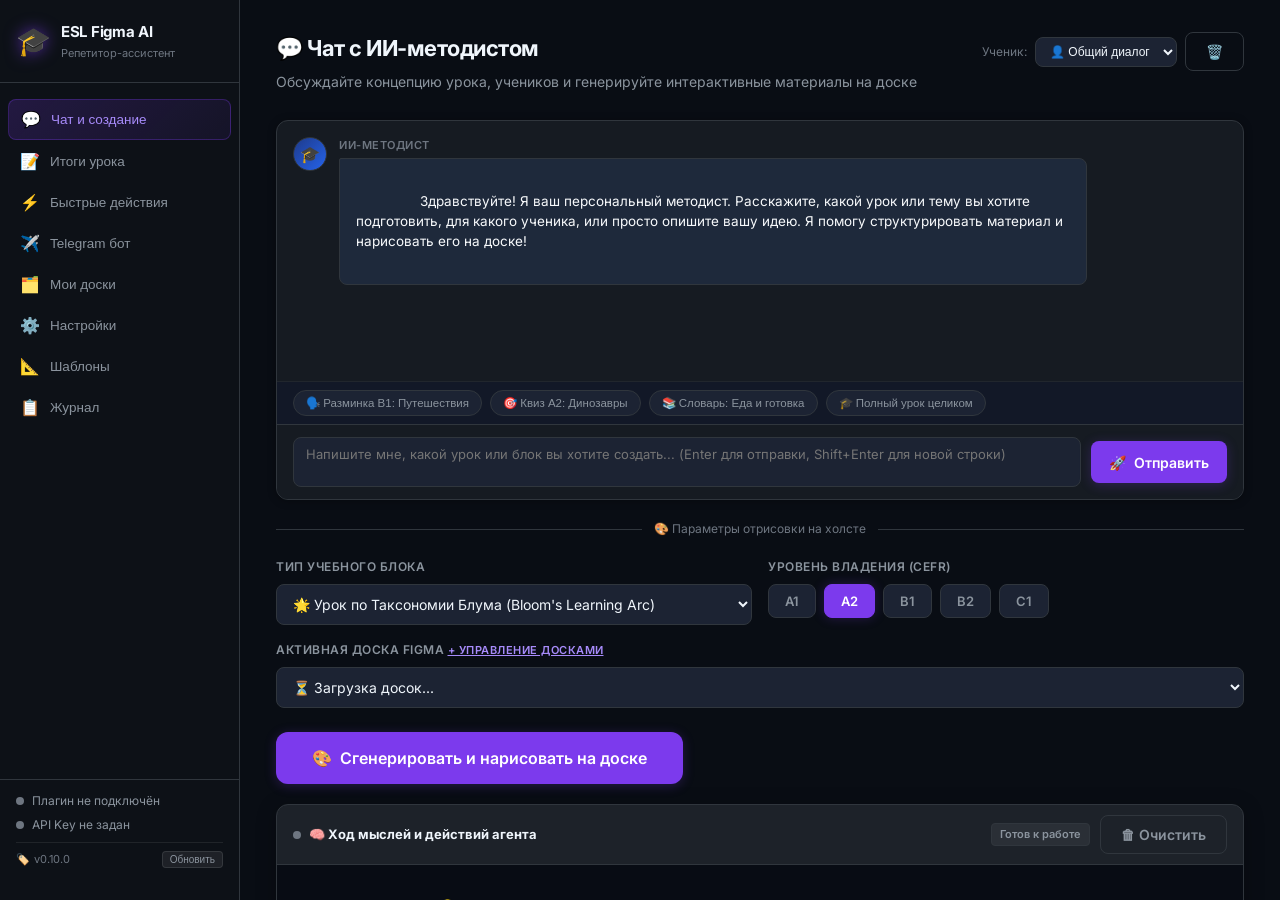
==== web_ui/index.html @ 9fde25c3 "Initial commit: ESL Figma AI v0.10.0 (OTA Updater & Multi-agent System)" ====
<!DOCTYPE html>
<html lang="ru">
<head>
<meta charset="UTF-8">
<meta name="viewport" content="width=device-width, initial-scale=1.0">
<title>ESL Figma AI — Панель управления</title>
<link rel="preconnect" href="https://fonts.googleapis.com">
<link href="https://fonts.googleapis.com/css2?family=Inter:wght@300;400;500;600;700;800&display=swap" rel="stylesheet">
<link rel="stylesheet" href="style.css">
</head>
<body>
<div class="app">

  <!-- ── Sidebar ─────────────────────────────────────────────────────── -->
  <aside class="sidebar">
    <div class="logo">
      <span class="logo-icon">🎓</span>
      <div>
        <div class="logo-title">ESL Figma AI</div>
        <div class="logo-sub">Репетитор-ассистент</div>
      </div>
    </div>

    <nav class="nav">
      <button class="nav-item active" data-tab="create" onclick="switchTab('create')">
        <span class="nav-icon">💬</span> Чат и создание
      </button>
      <button class="nav-item" data-tab="feedback" onclick="switchTab('feedback')">
        <span class="nav-icon">📝</span> Итоги урока
      </button>
      <button class="nav-item" data-tab="fast-actions" onclick="switchTab('fast-actions')">
        <span class="nav-icon">⚡</span> Быстрые действия
      </button>
      <button class="nav-item" data-tab="telegram" onclick="switchTab('telegram')">
        <span class="nav-icon">✈️</span> Telegram бот
      </button>
      <button class="nav-item" data-tab="boards" onclick="switchTab('boards')">
        <span class="nav-icon">🗂️</span> Мои доски
      </button>
      <button class="nav-item" data-tab="settings" onclick="switchTab('settings')">
        <span class="nav-icon">⚙️</span> Настройки
      </button>
      <button class="nav-item" data-tab="templates" onclick="switchTab('templates')">
        <span class="nav-icon">📐</span> Шаблоны
      </button>
      <button class="nav-item" data-tab="logs" onclick="switchTab('logs')">
        <span class="nav-icon">📋</span> Журнал
      </button>
    </nav>

    <div class="sidebar-status">
      <div class="status-row">
        <span class="status-dot" id="pluginDot"></span>
        <span id="pluginLabel">Плагин не подключён</span>
      </div>
      <div class="status-row" style="margin-top:6px">
        <span class="status-dot" id="apiDot"></span>
        <span id="apiLabel">API Key не задан</span>
      </div>
      <div class="status-row version-row" style="margin-top:8px;padding-top:8px;border-top:1px solid rgba(255,255,255,0.08);display:flex;justify-content:space-between;align-items:center;">
        <span style="font-size:11px;color:var(--text-3);display:flex;align-items:center;gap:4px">
          🏷️ <span id="appVersion">v0.10.0</span>
        </span>
        <button id="checkUpdateBtn" class="btn-xs" style="font-size:10px;padding:2px 7px;border-radius:4px;background:rgba(255,255,255,0.07);color:var(--text-2);border:1px solid rgba(255,255,255,0.1);cursor:pointer;transition:all 0.2s;" onclick="manualCheckUpdate()" title="Проверить обновления на GitHub">
          Обновить
        </button>
      </div>
    </div>
  </aside>

  <!-- ── Main content ───────────────────────────────────────────────── -->
  <main class="content">

    <!-- OTA Update Notification Banner -->
    <div id="updateBanner" class="update-banner" style="display:none;">
      <div class="update-banner-content">
        <span class="update-pulse-icon">🎉</span>
        <div>
          <strong id="updateBannerTitle">Доступно обновление v0.11!</strong>
          <span id="updateBannerSub" class="update-banner-sub">Вышла новая версия проекта</span>
        </div>
      </div>
      <div class="update-banner-actions">
        <button class="btn btn-secondary btn-sm" onclick="showChangelogModal()">📋 Что нового?</button>
        <button class="btn btn-primary btn-sm" id="btnApplyUpdate" onclick="startUpdateProcess()">🚀 Обновить сейчас</button>
        <button class="update-banner-close" onclick="dismissUpdateBanner()" title="Скрыть">✕</button>
      </div>
    </div>

    <!-- TAB: CREATE ──────────────────────────────────────────────────── -->
        <!-- TAB: CHAT & CREATE ─────────────────────────────────────────── -->
    <section class="tab active" id="tab-create">
      <div class="tab-header" style="display:flex;justify-content:space-between;align-items:flex-start">
        <div>
          <h1>💬 Чат с ИИ-методистом</h1>
          <p class="tab-sub">Обсуждайте концепцию урока, учеников и генерируйте интерактивные материалы на доске</p>
        </div>
        <div style="display:flex;align-items:center;gap:8px">
          <label style="font-size:12px;color:var(--text-3)">Ученик:</label>
          <select id="chatStudentSelect" style="padding:6px 10px;font-size:12px;background:var(--bg-input);border:1px solid var(--border);border-radius:var(--radius-sm);color:var(--text-1)" onchange="onStudentSelectChange()">
            <option value="">👤 Общий диалог</option>
          </select>
          <button class="btn btn-xs btn-outline" onclick="clearChatHistory()" title="Очистить переписку">🗑️</button>
        </div>
      </div>

      <!-- Interactive Chat Window -->
      <div class="chat-window-container">
        <!-- Messages stream -->
        <div class="chat-messages" id="chatMessages">
          <div class="chat-bubble chat-bubble-ai">
            <div class="chat-avatar">🎓</div>
            <div class="chat-content">
              <div class="chat-sender">ИИ-методист</div>
              <div class="chat-body">
                Здравствуйте! Я ваш персональный методист. Расскажите, какой урок или тему вы хотите подготовить, для какого ученика, или просто опишите вашу идею. Я помогу структурировать материал и нарисовать его на доске!
              </div>
            </div>
          </div>
        </div>

        <!-- Quick suggestion chips -->
        <div class="chat-suggestions" id="chatSuggestions">
          <button class="chip" onclick="sendSuggestion('Создай разминку для B1 на тему путешествий')">🗣️ Разминка B1: Путешествия</button>
          <button class="chip" onclick="sendSuggestion('Создай квиз с картинками для A2 про динозавров')">🎯 Квиз A2: Динозавры</button>
          <button class="chip" onclick="sendSuggestion('Подготовь словарь с переводом по теме Food and Cooking')">📚 Словарь: Еда и готовка</button>
          <button class="chip" onclick="sendSuggestion('Собери полный комплексный урок для ученика')">🎓 Полный урок целиком</button>
        </div>

        <!-- Chat Input Bar -->
        <div class="chat-input-bar">
          <textarea id="chatInputText" class="chat-input" rows="2" placeholder="Напишите мне, какой урок или блок вы хотите создать... (Enter для отправки, Shift+Enter для новой строки)" onkeydown="handleChatKey(event)"></textarea>
          <button class="btn btn-primary chat-send-btn" id="chatSendBtn" onclick="sendChatMessage()">
            <span>🚀</span> Отправить
          </button>
        </div>
      </div>

      <!-- Divider -->
      <div class="divider"><span>🎨 Параметры отрисовки на холсте</span></div>

      <!-- Simplified Draw Controls -->
      <div class="form-grid">
        <div class="form-group">
          <label>Тип учебного блока</label>
          <select id="blockType" onchange="onBlockTypeChange()">
            <option value="bloom_lesson" selected>🌟 Урок по Таксономии Блума (Bloom's Learning Arc)</option>
            <option value="auto">🎲 Не определен (нейросеть выберет сама)</option>
            <option value="quiz_photo">🎯 Квиз с картинками (quiz_photo)</option>
            <option value="flip_cards">🃏 Открывашки / Peekaboo (flip_cards)</option>
            <option value="video_quiz">🎦 Квиз по видео (video_quiz)</option>
            <option value="vocabulary_table">📚 Словарь с переводом (vocabulary_table)</option>
            <option value="flashcards">🗂 Карточки со словами (flashcards)</option>
            <option value="fill_blanks">✏️ Таблица с пропусками (fill_blanks)</option>
            <option value="speaking_cards">🗣️ Разминка / Speaking (speaking_cards)</option>
            <option value="full_lesson">🎓 Полный урок целиком (full_lesson)</option>
          </select>
        </div>

        <div class="form-group">
          <label>Уровень владения (CEFR)</label>
          <div class="level-buttons">
            <button class="level-btn" onclick="setLevel('A1')">A1</button>
            <button class="level-btn active" onclick="setLevel('A2')">A2</button>
            <button class="level-btn" onclick="setLevel('B1')">B1</button>
            <button class="level-btn" onclick="setLevel('B2')">B2</button>
            <button class="level-btn" onclick="setLevel('C1')">C1</button>
          </div>
        </div>

        <div class="form-group form-group-full" id="ytGroup" style="display:none">
          <label>Ссылка YouTube (для видео-квиза)</label>
          <input id="ytInput" type="url" placeholder="https://www.youtube.com/watch?v=...">
        </div>

        <div class="form-group form-group-full">
          <label>Активная доска Figma <a href="#" onclick="switchTab('boards'); return false;" style="font-size:11px;color:var(--accent-light)">+ управление досками</a></label>
          <select id="boardSelect">
            <option value="">⏳ Загрузка досок...</option>
          </select>
        </div>
      </div>

      <div class="form-actions" style="margin-top:10px">
        <button class="btn btn-primary btn-xl" id="createBtn" onclick="createFromForm()">
          <span id="createBtnIcon">🎨</span>
          <span id="createBtnText">Сгенерировать и нарисовать на доске</span>
        </button>
      </div>

      <!-- Real-time Agent Live Console & Thoughts -->
      <div class="agent-live-panel" id="agentLivePanel" style="margin-top:20px">
        <div class="agent-live-header">
          <div class="agent-live-title">
            <span class="agent-pulse" id="agentLivePulse"></span>
            <span>🧠 Ход мыслей и действий агента</span>
          </div>
          <div class="agent-live-actions">
            <span id="agentStatusBadge" class="agent-status-badge">Готов к работе</span>
            <button class="btn btn-xs btn-outline" onclick="clearLiveThoughts()" title="Очистить лог">🗑 Очистить</button>
          </div>
        </div>
        <div class="agent-thoughts-stream" id="agentThoughtsStream">
          <div class="thought-placeholder" id="thoughtPlaceholder">
            <span>💡 Ход размышлений агента, подбор лексики и координаты отрисовки на холсте FigJam отобразятся здесь.</span>
          </div>
        </div>
      </div>
    </section>

    <!-- TAB: FEEDBACK & DEBRIEFING ──────────────────────────────────────── -->
    <section class="tab" id="tab-feedback">
      <div class="tab-header" style="display:flex;justify-content:space-between;align-items:flex-start">
        <div>
          <h1>📝 Итоги урока (Педагогический дебрифинг)</h1>
          <p class="tab-sub">Пошаговый живой разбор занятия: реакция на блоки (1.1, 5.2), ошибки ученика и план на след. урок</p>
        </div>
        <div style="display:flex;align-items:center;gap:8px">
          <label style="font-size:12px;color:var(--text-3)">Ученик:</label>
          <select id="feedbackStudentSelect" style="padding:6px 10px;font-size:12px;background:var(--bg-input);border:1px solid var(--border);border-radius:var(--radius-sm);color:var(--text-1)" onchange="onFeedbackStudentSelectChange()">
            <option value="">👤 Выберите ученика</option>
          </select>
          <button class="btn btn-xs btn-outline" onclick="resetFeedbackSession()" title="Начать дебрифинг заново">🔄 Сброс</button>
        </div>
      </div>

      <div class="feedback-layout">
        <!-- Left: Interactive debriefing chat -->
        <div class="feedback-chat-col">
          <div class="chat-messages" id="feedbackMessages" style="height:460px">
            <div class="chat-bubble chat-bubble-ai">
              <div class="chat-avatar">🎓</div>
              <div class="chat-content">
                <div class="chat-sender">ИИ-методист</div>
                <div class="chat-body" id="feedbackIntroBody">
                  📝 <b>Привет! Давай разберём, как всё прошло на практике.</b> ☕️<br><br>
                  Назови ученика и номер блока или урока — например: <b>«Маша, блок 1.1»</b> или <b>«Вася, 5.2»</b>.<br>
                  <i>(Можешь надиктовать голосом через микрофон ниже или написать текстом)</i>
                </div>
              </div>
            </div>
          </div>

          <!-- Suggestion chips for feedback -->
          <div class="chat-suggestions" id="feedbackSuggestions">
            <button class="chip" onclick="sendFeedbackSuggestion('Маша, блок 1.1')">👤 Маша: Блок 1.1</button>
            <button class="chip" onclick="sendFeedbackSuggestion('Вася, блок 5.2')">👤 Вася: Блок 5.2</button>
            <button class="chip" onclick="sendFeedbackSuggestion('Урок целиком')">🎓 Урок целиком</button>
          </div>

          <!-- Input bar with voice & text -->
          <div class="chat-input-bar">
            <textarea id="feedbackInputText" class="chat-input" rows="2" placeholder="Расскажите о занятии или ответьте на вопрос ИИ... (Enter для отправки)" onkeydown="handleFeedbackKey(event)"></textarea>
            <button class="btn btn-outline" id="feedbackRecordBtn" onclick="toggleFeedbackRecording()" title="Записать голосовое сообщение">
              <span id="feedbackRecordIcon">🎙️</span>
              <span id="feedbackRecordText">Голос</span>
            </button>
            <button class="btn btn-primary chat-send-btn" id="feedbackSendBtn" onclick="sendFeedbackMessage()">
              <span>🚀</span> Ответить
            </button>
          </div>
        </div>

        <!-- Right: Student Dossier & Lesson History -->
        <div class="feedback-dossier-col">
          <div class="dossier-card" id="studentDossierCard">
            <div class="dossier-header">
              <div class="dossier-avatar" id="dossierAvatar">👤</div>
              <div>
                <h3 id="dossierName" style="font-size:16px;font-weight:700">Выберите ученика</h3>
                <span class="dossier-badge" id="dossierLevel">A1</span>
              </div>
            </div>
            <div class="dossier-section">
              <h4>🌟 Что заходит на ура (Сильные стороны)</h4>
              <ul class="dossier-list" id="dossierStrengths">
                <li style="color:var(--text-3)">Пока нет записей</li>
              </ul>
            </div>
            <div class="dossier-section">
              <h4>🎯 Зоны роста (Ошибки и пробелы)</h4>
              <ul class="dossier-list" id="dossierWeaknesses">
                <li style="color:var(--text-3)">Пока нет записей</li>
              </ul>
            </div>
            <div class="dossier-section">
              <h4>📜 Прошлые занятия и фидбеки</h4>
              <div class="dossier-history" id="dossierHistory">
                <div style="color:var(--text-3);font-size:12px">История уроков появится здесь</div>
              </div>
            </div>
          </div>
        </div>
      </div>
    </section>

    <!-- TAB: FAST ACTIONS ────────────────────────────────────────────── -->
    <section class="tab" id="tab-fast-actions">
      <div class="tab-header">
        <h1>⚡ Быстрые действия с доской</h1>
        <p class="tab-sub">Мгновенные команды для проведения урока и навигации по холсту</p>
      </div>

      <div class="fast-actions-grid">
        <div class="action-card">
          <div class="action-card-header">
            <span class="action-card-icon">🕒</span>
            <div>
              <h3>Время и дата урока</h3>
              <p>Вставляет на холст аккуратную плашку с датой и временем начала занятия.</p>
            </div>
          </div>
          <button class="btn btn-primary" onclick="fastInsertTimestamp()">🕒 Вставить время урока</button>
        </div>

        <div class="action-card">
          <div class="action-card-header">
            <span class="action-card-icon">📑</span>
            <div>
              <h3>Обновить оглавление</h3>
              <p>Сканирует холст, считывает все карточки и строит интерактивное меню навигации.</p>
            </div>
          </div>
          <button class="btn btn-outline" onclick="fastRefreshTOC()">🔄 Обновить меню навигации</button>
        </div>

        <div class="action-card">
          <div class="action-card-header">
            <span class="action-card-icon">👁️</span>
            <div>
              <h3>Скрыть / Показать оглавление</h3>
              <p>Скрывает блок оглавления от учеников во время урока, чтобы не спойлерить структуру.</p>
            </div>
          </div>
          <button class="btn btn-outline" onclick="fastToggleTOC()">👁️ Скрыть / Показать оглавление</button>
        </div>

        <div class="action-card">
          <div class="action-card-header">
            <span class="action-card-icon">🌐</span>
            <div>
              <h3>Открыть доску в браузере</h3>
              <p>Открывает текущую активную доску Figma или FigJam в браузере по умолчанию.</p>
            </div>
          </div>
          <button class="btn btn-outline" onclick="fastOpenBoard()">🌐 Открыть в браузере</button>
        </div>
      </div>
    </section>

    <!-- TAB: TELEGRAM ────────────────────────────────────────────────── -->
    <section class="tab" id="tab-telegram">
      <div class="tab-header">
        <h1>✈️ Управление Telegram-ботом</h1>
        <p class="tab-sub">Создавайте задания и управляйте доской Figma прямо из Telegram со смартфона</p>
      </div>

      <!-- Telegram Status Banner -->
      <div class="tg-status-banner" id="tgStatusBanner">
        <span class="status-dot" id="tgBannerDot"></span>
        <div style="flex:1">
          <div id="tgBannerTitle" style="font-weight:600;font-size:14px">Статус: проверяется...</div>
          <div id="tgBannerSub" style="font-size:12px;color:var(--text-2);margin-top:2px">Подключение к Telegram Bot API</div>
        </div>
        <button class="btn btn-sm btn-outline" onclick="pollTelegramStatus()">🔄 Обновить статус</button>
      </div>

      <div class="settings-grid" style="margin-top:20px">
        <!-- Bot Switch & Token Card -->
        <div class="settings-card">
          <h3>🤖 Активация и Токен бота</h3>
          
          <div class="toggle-row" style="margin-bottom:16px">
            <label class="toggle">
              <input type="checkbox" id="tgToggleEnabled" onchange="onTelegramToggleChange()">
              <span class="slider"></span>
            </label>
            <span style="font-weight:600;font-size:13.5px">Включить Telegram-бота</span>
          </div>

          <div class="form-group">
            <label>HTTP API Токен бота</label>
            <div class="input-eye">
              <input id="tgInputToken" type="password" placeholder="123456789:ABCdefGhIJKlmNoPQRsTUVwxyZ...">
              <button class="eye-btn" type="button" onclick="toggleVisibility('tgInputToken')">👁</button>
            </div>
            <small style="color:var(--text-3);margin-top:4px">
              Токен создается за 1 минуту у официального бота <a href="https://t.me/BotFather" target="_blank" style="color:var(--accent-light)">@BotFather</a> командой <code>/newbot</code>.
            </small>
          </div>
        </div>

        <!-- Security Card -->
        <div class="settings-card">
          <h3>🔒 Безопасность и Доступ</h3>
          <p style="color:var(--text-2);font-size:12.5px;margin-bottom:14px">
            Защитите вашего бота от посторонних: укажите один или несколько Telegram ID через запятую. Только эти пользователи смогут давать боту команды.
          </p>

          <div class="form-group">
            <label>Разрешённые Telegram ID (через запятую)</label>
            <input id="tgInputAllowedIds" type="text" placeholder="Например: 123456789, 987654321">
            <small style="color:var(--text-3);margin-top:4px">
              Узнать свой цифровой Telegram ID можно написав боту <a href="https://t.me/userinfobot" target="_blank" style="color:var(--accent-light)">@userinfobot</a>. Если поле пустое — бот доступен всем.
            </small>
          </div>
        </div>

        <!-- Proxy Settings Card -->
        <div class="settings-card settings-card-full">
          <div style="display:flex;justify-content:space-between;align-items:center;margin-bottom:14px;flex-wrap:wrap;gap:10px">
            <h3 style="margin-bottom:0">🌐 Прокси-сервер (SOCKS5 / HTTP для обхода блокировок)</h3>
            <div class="toggle-row" style="margin-bottom:0">
              <label class="toggle">
                <input type="checkbox" id="tgToggleProxy" onchange="toggleProxyFields()">
                <span class="slider"></span>
              </label>
              <span style="font-weight:600;font-size:13.5px">Включить прокси</span>
            </div>
          </div>
          <p style="color:var(--text-2);font-size:12.5px;margin-bottom:16px">
            В РФ прямой доступ к <code>api.telegram.org</code> заблокирован провайдерами. Укажите адрес локального или удаленного SOCKS5 / HTTP прокси (например, v2ray, Xray, Clash, Shadowsocks: <code>127.0.0.1:2080</code> или <code>127.0.0.1:1080</code>).
          </p>

          <div id="proxyFieldsContainer" style="display:grid;grid-template-columns:140px 1fr 120px;gap:14px;align-items:start">
            <div class="form-group">
              <label>Протокол</label>
              <select id="tgProxyProtocol">
                <option value="socks5" selected>SOCKS5</option>
                <option value="http">HTTP</option>
              </select>
            </div>

            <div class="form-group">
              <label>Хост / IP-адрес</label>
              <input id="tgProxyHost" type="text" placeholder="127.0.0.1" value="127.0.0.1">
            </div>

            <div class="form-group">
              <label>Порт</label>
              <input id="tgProxyPort" type="number" placeholder="2080" value="2080">
            </div>
          </div>

          <div id="proxyAuthContainer" style="display:grid;grid-template-columns:1fr 1fr;gap:14px;margin-top:10px">
            <div class="form-group">
              <label>Логин (если требуется авторизация)</label>
              <input id="tgProxyUser" type="text" placeholder="Необязательно">
            </div>
            <div class="form-group">
              <label>Пароль</label>
              <div class="input-eye">
                <input id="tgProxyPassword" type="password" placeholder="Необязательно">
                <button class="eye-btn" type="button" onclick="toggleVisibility('tgProxyPassword')">👁</button>
              </div>
            </div>
          </div>
        </div>
      </div>

      <div class="form-actions" style="margin-top:20px">
        <button class="btn btn-primary btn-lg" id="btnSaveTelegram" onclick="saveTelegramSettings()">
          <span>💾</span> Сохранить и применить настройки
        </button>
      </div>
    </section>

    <!-- TAB: SETTINGS ──────────────────────────────────────────────── -->
    <section class="tab" id="tab-settings">
      <div class="tab-header">
        <h1>⚙️ Настройки</h1>
        <p class="tab-sub">Конфигурация API, досок и Telegram</p>
      </div>

      <div class="settings-grid">
        <!-- AI settings -->
        <div class="settings-card">
          <h3>⚡ Движок ИИ (AI Engine)</h3>
          <div class="form-group">
            <label>Среда запуска агентов</label>
            <select id="engineSelect" onchange="toggleEngineSettings()">
              <option value="antigravity" selected>Google Antigravity CLI (Локальный агент на ПК, без API-ключей)</option>
              <option value="gemini_api">Google Gemini API (через API-ключ)</option>
            </select>
            <small id="engineNotice" style="color:var(--accent-light);display:block;margin-top:6px">
              ✅ Агенты работают локально через Antigravity CLI (agy) на вашем компьютере. API-ключи не требуются!
            </small>
          </div>
          <div class="form-group">
            <label>Модель генерации</label>
            <select id="modelSelect">
              <option value="gemini-3.7-flash-medium">Gemini 3.7 Flash (Medium) — Стабильная и быстрая (Рекомендуется)</option>
              <option value="gemini-3.8-flash-medium">Gemini 3.8 Flash (Medium) — Экспериментальная (бывают 503)</option>
              <option value="gemini-3.8-flash-high">Gemini 3.8 Flash (High) — Максимальное качество</option>
              <option value="claude-sonnet-4-6">Claude Sonnet 4.6 (Thinking) — Глубокое рассуждение</option>
              <option value="gpt-oss-120b-medium">GPT-OSS 120B (Medium)</option>
            </select>
          </div>
          <div class="form-group" id="apiKeyGroup" style="display:none">
            <label>Gemini API Key (только для режима Google API)</label>
            <div class="input-eye">
              <input id="apiKeyInput" type="password" placeholder="AIzaSy...">
              <button class="eye-btn" onclick="toggleVisibility('apiKeyInput')">👁</button>
            </div>
            <small>Получить: <a href="https://aistudio.google.com/app/apikey" target="_blank">aistudio.google.com</a></small>
          </div>
        </div>


        <!-- Figma boards shortcut -->
        <div class="settings-card">
          <h3>🎨 Доски Figma</h3>
          <p style="color:var(--text-muted);font-size:13px;margin-bottom:12px">Управление досками вынесено в отдельный раздел.</p>
          <button class="btn btn-outline" onclick="switchTab('boards')">🗂️ Открыть «Мои доски»</button>
          <button class="btn btn-outline" onclick="refreshTOC()" style="margin-top:8px">🔄 Обновить оглавление</button>
        </div>

        <!-- Telegram -->
        <div class="settings-card settings-card-full">
          <h3>✈️ Telegram (опционально)</h3>
          <div class="toggle-row">
            <label class="toggle">
              <input type="checkbox" id="tgEnabled" onchange="toggleTelegram()">
              <span class="slider"></span>
            </label>
            <span>Включить Telegram-бот</span>
          </div>
          <div id="tgSettings" style="display:none">
            <div class="form-group" style="margin-top:16px">
              <label>Bot Token</label>
              <div class="input-eye">
                <input id="tgToken" type="password" placeholder="123456789:ABCdef...">
                <button class="eye-btn" onclick="toggleVisibility('tgToken')">👁</button>
              </div>
            </div>
            <div class="form-group">
              <label>Разрешённые Telegram ID (через запятую)</label>
              <input id="tgIds" type="text" placeholder="123456789, 987654321">
            </div>
            <div class="form-group">
              <label>Прокси SOCKS5 (для обхода блокировок)</label>
              <div class="proxy-row">
                <input id="proxyHost" type="text" placeholder="127.0.0.1" style="flex:2">
                <input id="proxyPort" type="number" placeholder="1080" style="flex:1">
              </div>
            </div>
            <button class="btn btn-outline btn-sm" onclick="testTelegram()">🔌 Проверить соединение</button>
          </div>
        </div>
      </div>

      <div class="form-actions">
        <button class="btn btn-primary" onclick="saveSettings()">💾 Сохранить настройки</button>
        <div id="settingsResult" class="inline-result"></div>
      </div>
    </section>

    <!-- TAB: BOARDS ──────────────────────────────────────────────────── -->
    <section class="tab" id="tab-boards">
      <div class="tab-header">
        <h1>🗂️ Мои доски Figma</h1>
        <p class="tab-sub">Добавляйте доски по названию — агент автоматически переключится на нужную по команде</p>
      </div>

      <!-- Active board banner -->
      <div id="activeBoardBanner" class="active-board-banner">
        <span class="banner-dot"></span>
        <span id="activeBoardName">Нет активной доски</span>
        <span id="activeBoardType" class="board-type-badge"></span>
      </div>

      <!-- Add board form -->
      <div class="settings-card" style="margin-bottom:20px">
        <h3>➕ Добавить доску</h3>
        <div class="form-grid">
          <div class="form-group">
            <label>Название доски <span style="color:var(--text-muted)">*</span></label>
            <input id="newBoardName" type="text" placeholder="Репетиторство">
            <small>Это имя вы будете использовать в командах: «создай на <b>Репетиторство</b> квиз...»</small>
          </div>
          <div class="form-group form-group-full">
            <label>Ссылка на доску Figma <span style="color:var(--text-muted)">*</span></label>
            <input id="newBoardUrl" type="url" placeholder="https://www.figma.com/board/... или /design/...">
            <small id="boardTypeHint" style="color:var(--accent)"></small>
          </div>
          <div class="form-group form-group-full">
            <label>Псевдонимы (через запятую, необязательно)</label>
            <input id="newBoardAliases" type="text" placeholder="репет, tutoring, основная">
            <small>Дополнительные слова для распознавания этой доски из команд</small>
          </div>
        </div>
        <div class="form-actions" style="margin-top:12px">
          <button class="btn btn-primary" onclick="addBoard()">➕ Добавить доску</button>
          <div id="boardAddResult" class="inline-result"></div>
        </div>
      </div>

      <!-- Boards list -->
      <div id="boardsList" class="boards-list">
        <div class="boards-loading">⏳ Загрузка досок...</div>
      </div>
    </section>

    <!-- TAB: TEMPLATES ─────────────────────────────────────────────── -->
    <section class="tab" id="tab-templates">
      <div class="tab-header">
        <h1>📐 Шаблоны блоков</h1>
        <p class="tab-sub">Все типы блоков, которые агент умеет создавать</p>
      </div>

      <div class="templates-grid">
        <div class="template-card" onclick="quickCreate('quiz_photo')">
          <div class="template-icon">🎯</div>
          <div class="template-name">Квиз с картинками</div>
          <div class="template-desc">Вопрос + фото + 3 варианта ответа A/B/C</div>
          <div class="template-meta">Уровни: A1–B2 · До 15 вопросов</div>
          <button class="btn btn-sm btn-primary template-btn">Создать →</button>
        </div>

        <div class="template-card" onclick="quickCreate('flip_cards')">
          <div class="template-icon">🃏</div>
          <div class="template-name">Открывашки</div>
          <div class="template-desc">Карточки с картинкой, раскрываются по клику с вопросом</div>
          <div class="template-meta">Уровни: A1–B2 · До 16 карточек</div>
          <button class="btn btn-sm btn-primary template-btn">Создать →</button>
        </div>

        <div class="template-card" onclick="quickCreate('video_quiz')">
          <div class="template-icon">🎬</div>
          <div class="template-name">Квиз по видео</div>
          <div class="template-desc">YouTube + вопросы по содержанию + словарь</div>
          <div class="template-meta">Уровни: A2–C1 · Нужна ссылка YouTube</div>
          <button class="btn btn-sm btn-primary template-btn">Создать →</button>
        </div>

        <div class="template-card" onclick="quickCreate('vocabulary_table')">
          <div class="template-icon">📚</div>
          <div class="template-name">Словарь с переводом</div>
          <div class="template-desc">Таблица: слово + транскрипция + перевод + пример</div>
          <div class="template-meta">Уровни: A1–C1 · До 20 слов</div>
          <button class="btn btn-sm btn-primary template-btn">Создать →</button>
        </div>

        <div class="template-card" onclick="quickCreate('flashcards')">
          <div class="template-icon">🗂</div>
          <div class="template-name">Простые карточки</div>
          <div class="template-desc">Слово / перевод / транскрипция / пример</div>
          <div class="template-meta">Уровни: A1–B2 · До 20 карточек</div>
          <button class="btn btn-sm btn-primary template-btn">Создать →</button>
        </div>

        <div class="template-card" onclick="quickCreate('fill_blanks')">
          <div class="template-icon">✏️</div>
          <div class="template-name">Таблица с пропусками</div>
          <div class="template-desc">Предложения с ___ для заполнения + банк слов</div>
          <div class="template-meta">Уровни: A2–B2 · До 15 предложений</div>
          <button class="btn btn-sm btn-primary template-btn">Создать →</button>
        </div>

        <div class="template-card" onclick="quickCreate('speaking_cards')">
          <div class="template-icon">🗣️</div>
          <div class="template-name">Разминка / Speaking Cards</div>
          <div class="template-desc">Карточки с вопросами для запуска урока + картинки</div>
          <div class="template-meta">Уровни: A1–C1 · До 15 карточек</div>
          <button class="btn btn-sm btn-primary template-btn">Создать →</button>
        </div>
      </div>
    </section>

    <!-- TAB: LOGS ──────────────────────────────────────────────────── -->
    <section class="tab" id="tab-logs">
      <div class="tab-header">
        <h1>📋 Журнал операций</h1>
        <p class="tab-sub">Лог всех действий агентов в реальном времени</p>
      </div>
      <div class="log-toolbar">
        <button class="btn btn-sm btn-outline" onclick="clearLogs()">🗑 Очистить</button>
        <span id="logCount" class="log-count">0 записей</span>
      </div>
      <div class="log-container" id="logContainer"></div>
    </section>

  </main>
  <!-- ── MODAL: UPDATE / CHANGELOG ──────────────────────────────────── -->
  <div class="modal-overlay" id="updateModal" style="display:none;">
    <div class="modal modal-md" style="max-width: 580px; width: 92%;">
      <div class="modal-header">
        <div style="display:flex;align-items:center;gap:10px;">
          <span style="font-size:24px;">🚀</span>
          <div>
            <h2 class="modal-title" id="updateModalTitle" style="margin:0;font-size:18px;">Обновление FigmaAI</h2>
            <div style="font-size:12px;color:var(--text-3);" id="updateModalVersionInfo">Версия: v0.10.0 ➔ v0.11.0</div>
          </div>
        </div>
        <button class="modal-close" onclick="closeUpdateModal()">✕</button>
      </div>

      <div class="modal-body" style="padding: 16px 20px;">
        <!-- Changelog view -->
        <div id="updateChangelogSection">
          <div style="font-size:12px;font-weight:600;color:var(--text-2);text-transform:uppercase;margin-bottom:8px;letter-spacing:0.5px;">
            📝 Список изменений (Changelog):
          </div>
          <div id="updateChangelogText" class="update-changelog-box" style="background:var(--bg-3);border:1px solid var(--border);border-radius:8px;padding:12px 14px;max-height:220px;overflow-y:auto;font-size:13px;line-height:1.6;color:var(--text-1);white-space:pre-wrap;"></div>
          
          <div style="margin-top:14px;padding:12px;border-radius:8px;background:rgba(37,99,235,0.08);border:1px solid rgba(37,99,235,0.2);display:flex;gap:10px;font-size:12px;color:var(--text-2);line-height:1.5;">
            <span style="font-size:16px;">🛡️</span>
            <div>Все ваши ученики (Student CRM), доски и персональные настройки <strong>полностью сохранятся</strong> при обновлении.</div>
          </div>
        </div>

        <!-- Progress/Log view (hidden initially) -->
        <div id="updateProgressSection" style="display:none;">
          <div style="display:flex;align-items:center;gap:10px;margin-bottom:12px;">
            <div class="spinner" id="updateSpinner" style="width:20px;height:20px;"></div>
            <span id="updateStatusText" style="font-size:14px;font-weight:600;color:var(--accent);">Установка обновления...</span>
          </div>
          <div id="updateConsoleLogs" class="update-console-box" style="background:#0a0d14;border:1px solid var(--border);border-radius:8px;padding:12px 14px;max-height:200px;overflow-y:auto;font-family:Consolas, monospace;font-size:11px;color:#a5f3fc;line-height:1.7;"></div>
        </div>
      </div>

      <div class="modal-footer" style="padding:14px 20px;display:flex;justify-content:flex-end;gap:10px;border-top:1px solid var(--border);">
        <button class="btn btn-secondary" id="updateCancelBtn" onclick="closeUpdateModal()">Закрыть</button>
        <button class="btn btn-primary" id="updateConfirmBtn" onclick="startUpdateProcess()">🚀 Обновить сейчас</button>
        <button class="btn btn-success" id="updateReloadBtn" style="display:none;" onclick="location.reload()">🔄 Перезагрузить страницу</button>
      </div>
    </div>
  </div>

<script src="app.js"></script>
  <div id="toastContainer" class="toast-container"></div>
</body>
</html>
---- web_ui/style.css ----
/* ── Reset & Base ─────────────────────────────────────────────────────── */
*, *::before, *::after { box-sizing: border-box; margin: 0; padding: 0; }

:root {
  --bg-app:      #090d14;
  --bg-sidebar:  #0d1117;
  --bg-card:     #161b22;
  --bg-input:    #1c2333;
  --bg-hover:    #1e2a3a;
  --border:      #30363d;
  --border-light:#21262d;

  --accent:      #7c3aed;
  --accent-glow: rgba(124, 58, 237, 0.25);
  --accent-light:#a78bfa;
  --accent-2:    #6d28d9;

  --green:       #16a34a;
  --red:         #dc2626;
  --yellow:      #d97706;
  --blue:        #2563eb;

  --text-1:      #f0f6fc;
  --text-2:      #8b949e;
  --text-3:      #6e7681;

  --sidebar-w:   240px;
  --radius:      12px;
  --radius-sm:   8px;
  --radius-lg:   16px;

  --shadow:      0 4px 24px rgba(0,0,0,0.4);
  --shadow-card: 0 1px 8px rgba(0,0,0,0.3);
}

html, body { height: 100%; }

body {
  font-family: 'Inter', -apple-system, sans-serif;
  background: var(--bg-app);
  color: var(--text-1);
  font-size: 14px;
  line-height: 1.5;
  overflow: hidden;
}

/* ── Layout ──────────────────────────────────────────────────────────── */
.app {
  display: flex;
  height: 100vh;
}

/* ── Sidebar ─────────────────────────────────────────────────────────── */
.sidebar {
  width: var(--sidebar-w);
  min-width: var(--sidebar-w);
  background: var(--bg-sidebar);
  border-right: 1px solid var(--border);
  display: flex;
  flex-direction: column;
  padding: 20px 0;
  gap: 8px;
}

.logo {
  display: flex;
  align-items: center;
  gap: 10px;
  padding: 0 16px 20px;
  border-bottom: 1px solid var(--border);
  margin-bottom: 8px;
}

.logo-icon {
  font-size: 28px;
  filter: drop-shadow(0 0 8px rgba(124,58,237,0.6));
}

.logo-title {
  font-size: 15px;
  font-weight: 700;
  color: var(--text-1);
  letter-spacing: -0.3px;
}

.logo-sub {
  font-size: 11px;
  color: var(--text-3);
  margin-top: 1px;
}

.nav {
  display: flex;
  flex-direction: column;
  gap: 2px;
  padding: 0 8px;
  flex: 1;
}

.nav-item {
  display: flex;
  align-items: center;
  gap: 10px;
  padding: 10px 12px;
  border-radius: var(--radius-sm);
  border: none;
  background: transparent;
  color: var(--text-2);
  font-size: 13.5px;
  font-weight: 500;
  cursor: pointer;
  transition: all 0.15s;
  text-align: left;
  width: 100%;
}

.nav-item:hover {
  background: var(--bg-hover);
  color: var(--text-1);
}

.nav-item.active {
  background: linear-gradient(135deg, rgba(124,58,237,0.2), rgba(124,58,237,0.08));
  color: var(--accent-light);
  border: 1px solid rgba(124,58,237,0.3);
}

.nav-icon { font-size: 16px; }

.sidebar-status {
  padding: 12px 16px;
  border-top: 1px solid var(--border);
  margin-top: auto;
}

.status-row {
  display: flex;
  align-items: center;
  gap: 8px;
  font-size: 12px;
  color: var(--text-2);
}

.status-dot {
  width: 8px;
  height: 8px;
  border-radius: 50%;
  background: var(--text-3);
  transition: all 0.3s;
  flex-shrink: 0;
}

.status-dot.connected { background: var(--green); box-shadow: 0 0 6px var(--green); }
.status-dot.error     { background: var(--red); }
.status-dot.ok        { background: var(--green); box-shadow: 0 0 6px var(--green); }

/* ── Content area ────────────────────────────────────────────────────── */
.content {
  flex: 1;
  overflow-y: auto;
  padding: 32px 36px;
}

.tab { display: none; }
.tab.active { display: block; }

.tab-header { margin-bottom: 28px; }
.tab-header h1 {
  font-size: 22px;
  font-weight: 700;
  letter-spacing: -0.5px;
}
.tab-sub { color: var(--text-2); margin-top: 6px; font-size: 14px; }

/* ── Command bar ─────────────────────────────────────────────────────── */
.command-bar {
  display: flex;
  gap: 10px;
  margin-bottom: 24px;
}

.command-input {
  flex: 1;
  background: var(--bg-input);
  border: 1px solid var(--border);
  border-radius: var(--radius);
  padding: 14px 18px;
  color: var(--text-1);
  font-size: 14px;
  font-family: inherit;
  outline: none;
  transition: border-color 0.2s, box-shadow 0.2s;
}

.command-input:focus {
  border-color: var(--accent);
  box-shadow: 0 0 0 3px var(--accent-glow);
}

.command-input::placeholder { color: var(--text-3); }

/* ── Divider ─────────────────────────────────────────────────────────── */
.divider {
  display: flex;
  align-items: center;
  gap: 12px;
  margin: 20px 0;
  color: var(--text-3);
  font-size: 12px;
}
.divider::before, .divider::after {
  content: '';
  flex: 1;
  height: 1px;
  background: var(--border);
}

/* ── Form ────────────────────────────────────────────────────────────── */
.form-grid {
  display: grid;
  grid-template-columns: 1fr 1fr;
  gap: 16px;
  margin-bottom: 24px;
}

.form-group { display: flex; flex-direction: column; gap: 8px; }
.form-group-full { grid-column: 1 / -1; }

.form-group label {
  font-size: 12px;
  font-weight: 600;
  color: var(--text-2);
  text-transform: uppercase;
  letter-spacing: 0.5px;
}

.form-group input,
.form-group select {
  background: var(--bg-input);
  border: 1px solid var(--border);
  border-radius: var(--radius-sm);
  padding: 10px 12px;
  color: var(--text-1);
  font-size: 14px;
  font-family: inherit;
  outline: none;
  transition: border-color 0.2s, box-shadow 0.2s;
}

.form-group input:focus,
.form-group select:focus {
  border-color: var(--accent);
  box-shadow: 0 0 0 3px var(--accent-glow);
}

.form-group small {
  font-size: 11px;
  color: var(--text-3);
}

.form-group small a { color: var(--accent-light); }

/* ── Level buttons ───────────────────────────────────────────────────── */
.level-buttons, .clarify-levels {
  display: flex;
  gap: 8px;
  flex-wrap: wrap;
}

.level-btn {
  padding: 8px 16px;
  border-radius: var(--radius-sm);
  border: 1px solid var(--border);
  background: var(--bg-input);
  color: var(--text-2);
  font-size: 13px;
  font-weight: 600;
  font-family: inherit;
  cursor: pointer;
  transition: all 0.15s;
}

.level-btn:hover { border-color: var(--accent); color: var(--accent-light); }
.level-btn.active {
  background: var(--accent);
  border-color: var(--accent);
  color: #fff;
  box-shadow: 0 0 12px var(--accent-glow);
}

/* ── Buttons ─────────────────────────────────────────────────────────── */
.btn {
  display: inline-flex;
  align-items: center;
  gap: 8px;
  padding: 10px 20px;
  border-radius: var(--radius-sm);
  border: none;
  font-family: inherit;
  font-size: 14px;
  font-weight: 600;
  cursor: pointer;
  transition: all 0.15s;
  white-space: nowrap;
}

.btn-primary {
  background: var(--accent);
  color: #fff;
  box-shadow: 0 2px 12px var(--accent-glow);
}

.btn-primary:hover {
  background: var(--accent-2);
  transform: translateY(-1px);
  box-shadow: 0 4px 20px var(--accent-glow);
}

.btn-outline {
  background: transparent;
  border: 1px solid var(--border);
  color: var(--text-2);
}

.btn-outline:hover { border-color: var(--accent); color: var(--accent-light); }

.btn-lg { padding: 14px 24px; font-size: 15px; border-radius: var(--radius); }
.btn-xl { padding: 16px 36px; font-size: 16px; border-radius: var(--radius); }
.btn-sm { padding: 7px 14px; font-size: 12px; }

.btn:disabled {
  opacity: 0.5;
  cursor: not-allowed;
  transform: none;
}

.form-actions {
  display: flex;
  align-items: center;
  gap: 16px;
  margin-top: 8px;
}

/* ── Progress ────────────────────────────────────────────────────────── */
.progress-area {
  margin-top: 24px;
  padding: 20px;
  background: var(--bg-card);
  border: 1px solid var(--border);
  border-radius: var(--radius);
}

.progress-steps {
  display: flex;
  flex-direction: column;
  gap: 10px;
  margin-bottom: 16px;
}

.step {
  font-size: 13px;
  color: var(--text-3);
  padding-left: 4px;
  transition: color 0.3s;
}

.step.active { color: var(--accent-light); font-weight: 500; }
.step.done   { color: var(--green); }
.step.done::before { content: "✅ "; }

.progress-bar {
  height: 4px;
  background: var(--border);
  border-radius: 4px;
  overflow: hidden;
}

.progress-fill {
  height: 100%;
  background: linear-gradient(90deg, var(--accent), var(--accent-light));
  border-radius: 4px;
  transition: width 0.5s ease;
  width: 0%;
}

/* ── Result ──────────────────────────────────────────────────────────── */
.result-area {
  margin-top: 16px;
  padding: 16px 20px;
  border-radius: var(--radius);
  font-weight: 500;
  font-size: 14px;
  animation: fadeIn 0.3s;
}

.result-area.success {
  background: rgba(22, 163, 74, 0.12);
  border: 1px solid rgba(22, 163, 74, 0.3);
  color: #4ade80;
}

.result-area.error {
  background: rgba(220, 38, 38, 0.12);
  border: 1px solid rgba(220, 38, 38, 0.3);
  color: #f87171;
}

/* ── Clarify ─────────────────────────────────────────────────────────── */
.clarify-area {
  margin-top: 20px;
  padding: 20px;
  background: rgba(124, 58, 237, 0.08);
  border: 1px solid rgba(124, 58, 237, 0.3);
  border-radius: var(--radius);
}

.clarify-area p {
  margin-bottom: 14px;
  color: var(--accent-light);
  font-weight: 500;
}

/* ── Settings ────────────────────────────────────────────────────────── */
.settings-grid {
  display: grid;
  grid-template-columns: 1fr 1fr;
  gap: 20px;
  margin-bottom: 24px;
}

.settings-card {
  background: var(--bg-card);
  border: 1px solid var(--border);
  border-radius: var(--radius);
  padding: 20px;
}

.settings-card h3 {
  font-size: 14px;
  font-weight: 600;
  margin-bottom: 16px;
  color: var(--text-1);
}

.settings-card-full { grid-column: 1 / -1; }

.input-eye {
  display: flex;
  gap: 8px;
}

.input-eye input { flex: 1; }

.eye-btn {
  background: var(--bg-input);
  border: 1px solid var(--border);
  border-radius: var(--radius-sm);
  padding: 0 12px;
  cursor: pointer;
  font-size: 16px;
}

/* Toggle */
.toggle-row {
  display: flex;
  align-items: center;
  gap: 12px;
  font-size: 14px;
  color: var(--text-1);
}

.toggle { position: relative; display: inline-block; width: 44px; height: 24px; }
.toggle input { opacity: 0; width: 0; height: 0; }
.slider {
  position: absolute;
  cursor: pointer;
  inset: 0;
  background: var(--border);
  border-radius: 24px;
  transition: 0.3s;
}
.slider::before {
  content: '';
  position: absolute;
  width: 18px; height: 18px;
  left: 3px; bottom: 3px;
  background: #fff;
  border-radius: 50%;
  transition: 0.3s;
}
.toggle input:checked + .slider { background: var(--accent); }
.toggle input:checked + .slider::before { transform: translateX(20px); }

.proxy-row { display: flex; gap: 8px; }

.inline-result {
  font-size: 13px;
  font-weight: 500;
  animation: fadeIn 0.3s;
}
.inline-result.success { color: #4ade80; }
.inline-result.error   { color: #f87171; }

/* ── Templates ───────────────────────────────────────────────────────── */
.templates-grid {
  display: grid;
  grid-template-columns: repeat(3, 1fr);
  gap: 16px;
}

.template-card {
  background: var(--bg-card);
  border: 1px solid var(--border);
  border-radius: var(--radius);
  padding: 20px;
  cursor: pointer;
  transition: all 0.2s;
  position: relative;
  overflow: hidden;
}

.template-card::before {
  content: '';
  position: absolute;
  inset: 0;
  background: linear-gradient(135deg, rgba(124,58,237,0.05), transparent);
  opacity: 0;
  transition: opacity 0.2s;
}

.template-card:hover {
  border-color: rgba(124,58,237,0.5);
  transform: translateY(-2px);
  box-shadow: 0 8px 32px rgba(124,58,237,0.15);
}

.template-card:hover::before { opacity: 1; }

.template-icon { font-size: 32px; margin-bottom: 12px; }
.template-name { font-size: 15px; font-weight: 700; margin-bottom: 8px; }
.template-desc { font-size: 13px; color: var(--text-2); margin-bottom: 8px; line-height: 1.4; }
.template-meta { font-size: 11px; color: var(--text-3); margin-bottom: 16px; }
.template-btn { width: 100%; justify-content: center; }

/* ── Logs ────────────────────────────────────────────────────────────── */
.log-toolbar {
  display: flex;
  align-items: center;
  gap: 12px;
  margin-bottom: 16px;
}

.log-count { font-size: 12px; color: var(--text-3); }

.log-container {
  background: var(--bg-card);
  border: 1px solid var(--border);
  border-radius: var(--radius);
  padding: 16px;
  height: calc(100vh - 220px);
  overflow-y: auto;
  font-family: 'Courier New', monospace;
  font-size: 13px;
}

.log-entry {
  padding: 6px 8px;
  border-radius: 4px;
  margin-bottom: 4px;
  line-height: 1.4;
  animation: fadeIn 0.2s;
}

.log-entry.info    { color: var(--text-2); }
.log-entry.success { color: #4ade80; }
.log-entry.warning { color: #fbbf24; }
.log-entry.error   { color: #f87171; background: rgba(220,38,38,0.08); }

.log-time { color: var(--text-3); margin-right: 8px; }

/* ── Agent Live Panel (Thought & Activity Stream) ─────────────────────── */
.agent-live-panel {
  margin-top: 24px;
  background: var(--bg-card);
  border: 1px solid var(--border);
  border-radius: var(--radius);
  overflow: hidden;
  box-shadow: 0 4px 20px rgba(0, 0, 0, 0.25);
}

.agent-live-header {
  display: flex;
  align-items: center;
  justify-content: space-between;
  padding: 10px 16px;
  background: rgba(255, 255, 255, 0.03);
  border-bottom: 1px solid var(--border);
}

.agent-live-title {
  display: flex;
  align-items: center;
  gap: 8px;
  font-size: 13px;
  font-weight: 700;
  color: var(--text-1);
}

.agent-pulse {
  width: 8px;
  height: 8px;
  border-radius: 50%;
  background: var(--text-3);
  transition: all 0.3s;
}

.agent-pulse.active {
  background: #38bdf8;
  box-shadow: 0 0 10px #38bdf8;
  animation: pulse-dot 1.2s infinite alternate;
}

.agent-live-actions {
  display: flex;
  align-items: center;
  gap: 10px;
}

.agent-status-badge {
  font-size: 11px;
  font-weight: 600;
  padding: 2px 8px;
  border-radius: 4px;
  background: rgba(255, 255, 255, 0.06);
  border: 1px solid var(--border);
  color: var(--text-2);
}

.agent-thoughts-stream {
  padding: 12px 16px;
  max-height: 240px;
  overflow-y: auto;
  display: flex;
  flex-direction: column;
  gap: 8px;
  background: #080c14;
}

.thought-card {
  display: flex;
  align-items: flex-start;
  gap: 10px;
  padding: 8px 12px;
  background: #111827;
  border-radius: 6px;
  border-left: 3px solid var(--accent);
  animation: fadeIn 0.2s ease-out;
}

.thought-card.stage-analyzing  { border-left-color: #38bdf8; }
.thought-card.stage-thinking   { border-left-color: #a855f7; }
.thought-card.stage-generating { border-left-color: #ec4899; }
.thought-card.stage-drawing    { border-left-color: #f59e0b; }
.thought-card.stage-done       { border-left-color: #10b981; }
.thought-card.stage-error      { border-left-color: #ef4444; background: rgba(239, 68, 68, 0.08); }

.thought-card-time {
  font-family: monospace;
  font-size: 11px;
  color: var(--text-3);
  white-space: nowrap;
  margin-top: 1px;
}

.thought-card-icon {
  font-size: 16px;
  line-height: 1;
}

.thought-card-main {
  flex: 1;
}

.thought-card-title {
  font-size: 12px;
  font-weight: 700;
  color: var(--text-1);
  margin-bottom: 2px;
}

.thought-card-msg {
  font-size: 12px;
  color: var(--text-2);
  line-height: 1.4;
}

.thought-placeholder {
  padding: 20px 0;
  text-align: center;
  font-size: 12px;
  color: var(--text-3);
}

/* ── Scrollbar ───────────────────────────────────────────────────────── */
::-webkit-scrollbar { width: 6px; }
::-webkit-scrollbar-track { background: transparent; }
::-webkit-scrollbar-thumb { background: var(--border); border-radius: 4px; }
::-webkit-scrollbar-thumb:hover { background: var(--text-3); }

/* ── Animations ──────────────────────────────────────────────────────── */
@keyframes fadeIn {
  from { opacity: 0; transform: translateY(6px); }
  to   { opacity: 1; transform: translateY(0); }
}

@keyframes spin {
  to { transform: rotate(360deg); }
}

.spinning { display: inline-block; animation: spin 1s linear infinite; }

/* ── Board Management ────────────────────────────────────────────────── */
.active-board-banner {
  display: flex; align-items: center; gap: 10px;
  background: linear-gradient(135deg, #1a0533, #0f1a2e);
  border: 1px solid var(--accent); border-radius: var(--radius);
  padding: 12px 18px; margin-bottom: 20px;
  font-size: 14px; font-weight: 600; color: var(--accent-light);
  box-shadow: 0 0 16px rgba(124,58,237,0.15);
}
.banner-dot {
  width: 10px; height: 10px; border-radius: 50%;
  background: #10b981; box-shadow: 0 0 8px rgba(16,185,129,0.8);
  flex-shrink: 0; animation: pulse-dot 2s ease-in-out infinite;
}
@keyframes pulse-dot {
  0%,100% { box-shadow: 0 0 6px rgba(16,185,129,0.8); }
  50%      { box-shadow: 0 0 14px rgba(16,185,129,1); }
}
.board-type-badge { margin-left: auto; font-size: 10px; font-weight: 700; padding: 2px 8px; border-radius: 20px; letter-spacing: 0.5px; }
.board-type-badge.figjam  { background: rgba(234,179,8,0.15); color: #fde047; border: 1px solid rgba(234,179,8,0.3); }
.board-type-badge.design  { background: rgba(37,99,235,0.15);  color: #93c5fd; border: 1px solid rgba(37,99,235,0.3); }
.board-type-badge.unknown { background: rgba(107,114,128,0.15); color: #9ca3af; border: 1px solid rgba(107,114,128,0.3); }
.boards-list { display: flex; flex-direction: column; gap: 12px; }
.boards-loading { text-align: center; padding: 32px; color: var(--text-3); }
.board-card {
  background: var(--bg-card); border: 1px solid var(--border);
  border-radius: var(--radius); padding: 16px 20px;
  display: flex; align-items: center; gap: 14px;
  transition: border-color 0.2s, box-shadow 0.2s; animation: fadeIn 0.25s ease;
}
.board-card:hover { border-color: #3d4451; }
.board-card.active-card { border-color: var(--accent); box-shadow: 0 0 0 1px var(--accent), 0 0 16px rgba(124,58,237,0.12); }
.board-card-icon { font-size: 28px; flex-shrink: 0; }
.board-card-info { flex: 1; min-width: 0; }
.board-card-name { font-size: 15px; font-weight: 600; color: var(--text-1); display: flex; align-items: center; gap: 8px; }
.board-active-tag { font-size: 10px; font-weight: 700; background: var(--accent); color: #fff; padding: 1px 7px; border-radius: 20px; }
.board-card-url { font-size: 11px; color: var(--text-3); white-space: nowrap; overflow: hidden; text-overflow: ellipsis; max-width: 400px; margin-top: 3px; }
.board-card-aliases { font-size: 11px; color: var(--accent-light); margin-top: 2px; }
.board-card-actions { display: flex; gap: 8px; flex-shrink: 0; }
.btn-activate { background: linear-gradient(135deg, var(--accent-2), var(--accent)); color: #fff; border: none; padding: 6px 14px; border-radius: var(--radius-sm); font-size: 12px; font-weight: 600; cursor: pointer; transition: opacity 0.2s; }
.btn-activate:hover { opacity: 0.85; }
.btn-activate:disabled { background: var(--border); color: var(--text-3); cursor: default; }
.btn-del { background: transparent; color: var(--text-3); border: 1px solid var(--border); padding: 6px 10px; border-radius: var(--radius-sm); font-size: 13px; cursor: pointer; transition: color 0.15s, border-color 0.15s; }
.btn-del:hover { color: var(--red); border-color: var(--red); }
.boards-empty { text-align: center; padding: 40px 20px; color: var(--text-3); background: var(--bg-card); border: 1px dashed var(--border); border-radius: var(--radius); }
.boards-empty-icon { font-size: 40px; margin-bottom: 12px; }
.boards-empty p { font-size: 14px; line-height: 1.6; }

/* ── Fast Actions Grid ────────────────────────────────────────────────── */
.fast-actions-grid {
  display: grid;
  grid-template-columns: repeat(auto-fit, minmax(280px, 1fr));
  gap: 16px;
  margin-top: 10px;
}

.action-card {
  background: var(--bg-card);
  border: 1px solid var(--border);
  border-radius: var(--radius);
  padding: 20px;
  display: flex;
  flex-direction: column;
  justify-content: space-between;
  gap: 16px;
  transition: transform 0.2s cubic-bezier(0.4, 0, 0.2, 1), border-color 0.2s, box-shadow 0.2s;
}

.action-card:hover {
  transform: translateY(-2px);
  border-color: rgba(56, 189, 248, 0.4);
  box-shadow: 0 8px 24px rgba(0, 0, 0, 0.4), 0 0 16px rgba(56, 189, 248, 0.1);
}

.action-card-header {
  display: flex;
  gap: 14px;
  align-items: flex-start;
}

.action-card-icon {
  font-size: 28px;
  line-height: 1;
  padding: 8px;
  background: var(--bg-input);
  border-radius: var(--radius-sm);
  border: 1px solid var(--border-light);
}

.action-card h3 {
  font-size: 15px;
  font-weight: 600;
  color: var(--text-1);
  margin-bottom: 4px;
}

.action-card p {
  font-size: 12.5px;
  color: var(--text-2);
  line-height: 1.4;
}

/* ── Select Dropdown Fix & High Contrast ──────────────────────────────── */
select {
  cursor: pointer;
}

select option {
  background-color: #0f172a !important;
  color: #f8fafc !important;
  padding: 10px !important;
  font-size: 13px !important;
}

/* ── Toast Container ─────────────────────────────────────────────────── */
.toast-container {
  position: fixed;
  bottom: 24px;
  right: 24px;
  display: flex;
  flex-direction: column;
  gap: 10px;
  z-index: 99999;
  pointer-events: none;
}

.toast {
  pointer-events: auto;
  min-width: 240px;
  max-width: 380px;
  padding: 12px 18px;
  border-radius: var(--radius-sm);
  font-size: 13px;
  font-weight: 500;
  display: flex;
  align-items: center;
  gap: 10px;
  box-shadow: 0 10px 30px rgba(0, 0, 0, 0.5);
  animation: toastSlideIn 0.25s cubic-bezier(0.4, 0, 0.2, 1) forwards;
  transition: opacity 0.3s, transform 0.3s;
}

.toast.toast-info {
  background: #1e293b;
  border: 1px solid #38bdf8;
  color: #f8fafc;
}

.toast.toast-success {
  background: #064e3b;
  border: 1px solid #10b981;
  color: #ecfdf5;
}

.toast.toast-warning {
  background: #78350f;
  border: 1px solid #f59e0b;
  color: #fef3c7;
}

.toast.toast-error {
  background: #7f1d1d;
  border: 1px solid #ef4444;
  color: #fee2e2;
}

@keyframes toastSlideIn {
  from {
    opacity: 0;
    transform: translateY(12px) scale(0.96);
  }
  to {
    opacity: 1;
    transform: translateY(0) scale(1);
  }
}

/* ── Interactive Chat Window ─────────────────────────────────────────── */
.chat-window-container {
  background: var(--bg-card);
  border: 1px solid var(--border);
  border-radius: var(--radius);
  display: flex;
  flex-direction: column;
  height: 380px;
  overflow: hidden;
  box-shadow: var(--shadow-card);
  margin-bottom: 20px;
}

.chat-messages {
  flex: 1;
  padding: 16px;
  overflow-y: auto;
  display: flex;
  flex-direction: column;
  gap: 14px;
}

.chat-bubble {
  display: flex;
  gap: 12px;
  max-width: 85%;
  animation: fadeInMsg 0.2s cubic-bezier(0.4, 0, 0.2, 1);
}

.chat-bubble-ai {
  align-self: flex-start;
}

.chat-bubble-user {
  align-self: flex-end;
  flex-direction: row-reverse;
}

.chat-avatar {
  width: 34px;
  height: 34px;
  min-width: 34px;
  border-radius: 50%;
  display: flex;
  align-items: center;
  justify-content: center;
  font-size: 16px;
  background: var(--bg-input);
  border: 1px solid var(--border);
}

.chat-bubble-ai .chat-avatar {
  background: linear-gradient(135deg, #1e3a8a, #2563eb);
  color: #ffffff;
}

.chat-bubble-user .chat-avatar {
  background: linear-gradient(135deg, #475569, #334155);
  color: #ffffff;
}

.chat-content {
  display: flex;
  flex-direction: column;
  gap: 4px;
}

.chat-sender {
  font-size: 11px;
  font-weight: 600;
  color: var(--text-3);
  text-transform: uppercase;
  letter-spacing: 0.5px;
}

.chat-bubble-user .chat-sender {
  text-align: right;
}

.chat-body {
  padding: 12px 16px;
  border-radius: var(--radius-sm);
  font-size: 13.5px;
  line-height: 1.5;
  white-space: pre-wrap;
  word-break: break-word;
}

.chat-bubble-ai .chat-body {
  background: #1e293b;
  color: #f8fafc;
  border: 1px solid var(--border);
  border-top-left-radius: 2px;
}

.chat-bubble-user .chat-body {
  background: #2563eb;
  color: #ffffff;
  border-top-right-radius: 2px;
}

.chat-suggestions {
  display: flex;
  gap: 8px;
  padding: 8px 16px;
  background: rgba(15, 23, 42, 0.6);
  border-top: 1px solid var(--border-light);
  overflow-x: auto;
}

.chat-suggestions .chip {
  background: var(--bg-input);
  border: 1px solid var(--border);
  border-radius: 20px;
  padding: 5px 12px;
  font-size: 11.5px;
  font-weight: 500;
  color: var(--text-2);
  cursor: pointer;
  white-space: nowrap;
  transition: all 0.15s ease;
}

.chat-suggestions .chip:hover {
  background: var(--bg-hover);
  color: #38bdf8;
  border-color: #38bdf8;
  transform: translateY(-1px);
}

.chat-input-bar {
  display: flex;
  gap: 10px;
  padding: 12px 16px;
  background: var(--bg-card);
  border-top: 1px solid var(--border);
  align-items: center;
}

.chat-input {
  flex: 1;
  background: var(--bg-input);
  border: 1px solid var(--border);
  border-radius: var(--radius-sm);
  padding: 8px 12px;
  color: var(--text-1);
  font-size: 13px;
  font-family: inherit;
  resize: none;
  outline: none;
  transition: border-color 0.2s;
}

.chat-input:focus {
  border-color: var(--accent);
}

.chat-send-btn {
  height: 42px;
  padding: 0 18px;
}

@keyframes fadeInMsg {
  from { opacity: 0; transform: translateY(6px); }
  to { opacity: 1; transform: translateY(0); }
}

/* ── Telegram Status Banner ──────────────────────────────────────────── */
.tg-status-banner {
  background: var(--bg-card);
  border: 1px solid var(--border);
  border-radius: var(--radius);
  padding: 16px 20px;
  display: flex;
  align-items: center;
  gap: 16px;
  box-shadow: var(--shadow-card);
}

/* ── Feedback & Debriefing Layout ────────────────────────────────────── */
.feedback-layout {
  display: grid;
  grid-template-columns: 1.5fr 1fr;
  gap: 20px;
  margin-top: 16px;
}

.feedback-chat-col {
  display: flex;
  flex-direction: column;
  background: var(--bg-card);
  border: 1px solid var(--border);
  border-radius: var(--radius);
  overflow: hidden;
}

.feedback-dossier-col {
  display: flex;
  flex-direction: column;
  gap: 16px;
}

.dossier-card {
  background: var(--bg-card);
  border: 1px solid var(--border);
  border-radius: var(--radius);
  padding: 20px;
  box-shadow: var(--shadow-card);
  display: flex;
  flex-direction: column;
  gap: 16px;
}

.dossier-header {
  display: flex;
  align-items: center;
  gap: 12px;
  padding-bottom: 12px;
  border-bottom: 1px solid var(--border);
}

.dossier-avatar {
  font-size: 28px;
  width: 46px;
  height: 46px;
  border-radius: 50%;
  background: var(--bg-input);
  display: flex;
  align-items: center;
  justify-content: center;
  border: 1px solid var(--border);
}

.dossier-badge {
  display: inline-block;
  font-size: 11px;
  font-weight: 700;
  padding: 2px 8px;
  border-radius: 12px;
  background: rgba(124, 58, 237, 0.2);
  color: var(--accent-light);
  border: 1px solid var(--accent);
  margin-top: 4px;
}

.dossier-section h4 {
  font-size: 13px;
  font-weight: 600;
  color: var(--text-2);
  margin-bottom: 8px;
}

.dossier-list {
  list-style: none;
  padding: 0;
  margin: 0;
  display: flex;
  flex-direction: column;
  gap: 6px;
}

.dossier-list li {
  font-size: 12px;
  line-height: 1.4;
  padding: 6px 10px;
  border-radius: var(--radius-sm);
  background: var(--bg-input);
  border: 1px solid var(--border-light);
}

.dossier-history {
  display: flex;
  flex-direction: column;
  gap: 8px;
  max-height: 240px;
  overflow-y: auto;
}

.history-item {
  font-size: 12px;
  padding: 8px 10px;
  border-radius: var(--radius-sm);
  background: var(--bg-input);
  border-left: 3px solid var(--accent);
}

.history-date {
  font-size: 10px;
  color: var(--text-3);
  margin-bottom: 2px;
}

.btn-recording {
  background: rgba(220, 38, 38, 0.2) !important;
  color: #ef4444 !important;
  border-color: #ef4444 !important;
  animation: pulseRecording 1.2s infinite;
}

@keyframes pulseRecording {
  0% { transform: scale(1); box-shadow: 0 0 0 0 rgba(239, 68, 68, 0.4); }
  70% { transform: scale(1.02); box-shadow: 0 0 0 8px rgba(239, 68, 68, 0); }
  100% { transform: scale(1); box-shadow: 0 0 0 0 rgba(239, 68, 68, 0); }
}

/* ── OTA Updater & Notification Banner ────────────────────────────── */
.update-banner {
  margin: 16px 24px 0 24px;
  padding: 12px 18px;
  background: linear-gradient(135deg, rgba(37, 99, 235, 0.15), rgba(16, 185, 129, 0.12));
  border: 1px solid rgba(59, 130, 246, 0.4);
  border-radius: var(--radius-md);
  display: flex;
  align-items: center;
  justify-content: space-between;
  gap: 16px;
  box-shadow: 0 4px 20px rgba(0, 0, 0, 0.25);
  animation: slideDown 0.3s ease-out;
}

@keyframes slideDown {
  from { opacity: 0; transform: translateY(-10px); }
  to { opacity: 1; transform: translateY(0); }
}

.update-banner-content {
  display: flex;
  align-items: center;
  gap: 12px;
}

.update-pulse-icon {
  font-size: 24px;
  animation: bounceSoft 2s infinite;
}

@keyframes bounceSoft {
  0%, 100% { transform: translateY(0); }
  50% { transform: translateY(-4px); }
}

.update-banner-sub {
  display: block;
  font-size: 12px;
  color: var(--text-2);
  margin-top: 2px;
}

.update-banner-actions {
  display: flex;
  align-items: center;
  gap: 8px;
}

.update-banner-close {
  background: transparent;
  border: none;
  color: var(--text-3);
  font-size: 16px;
  cursor: pointer;
  padding: 4px 8px;
  border-radius: 4px;
  transition: all 0.2s;
}

.update-banner-close:hover {
  color: var(--text-1);
  background: rgba(255, 255, 255, 0.1);
}

.version-badge-update {
  background: #10b981 !important;
  color: #ffffff !important;
  box-shadow: 0 0 8px rgba(16, 185, 129, 0.6);
  animation: pulseDot 2s infinite;
}
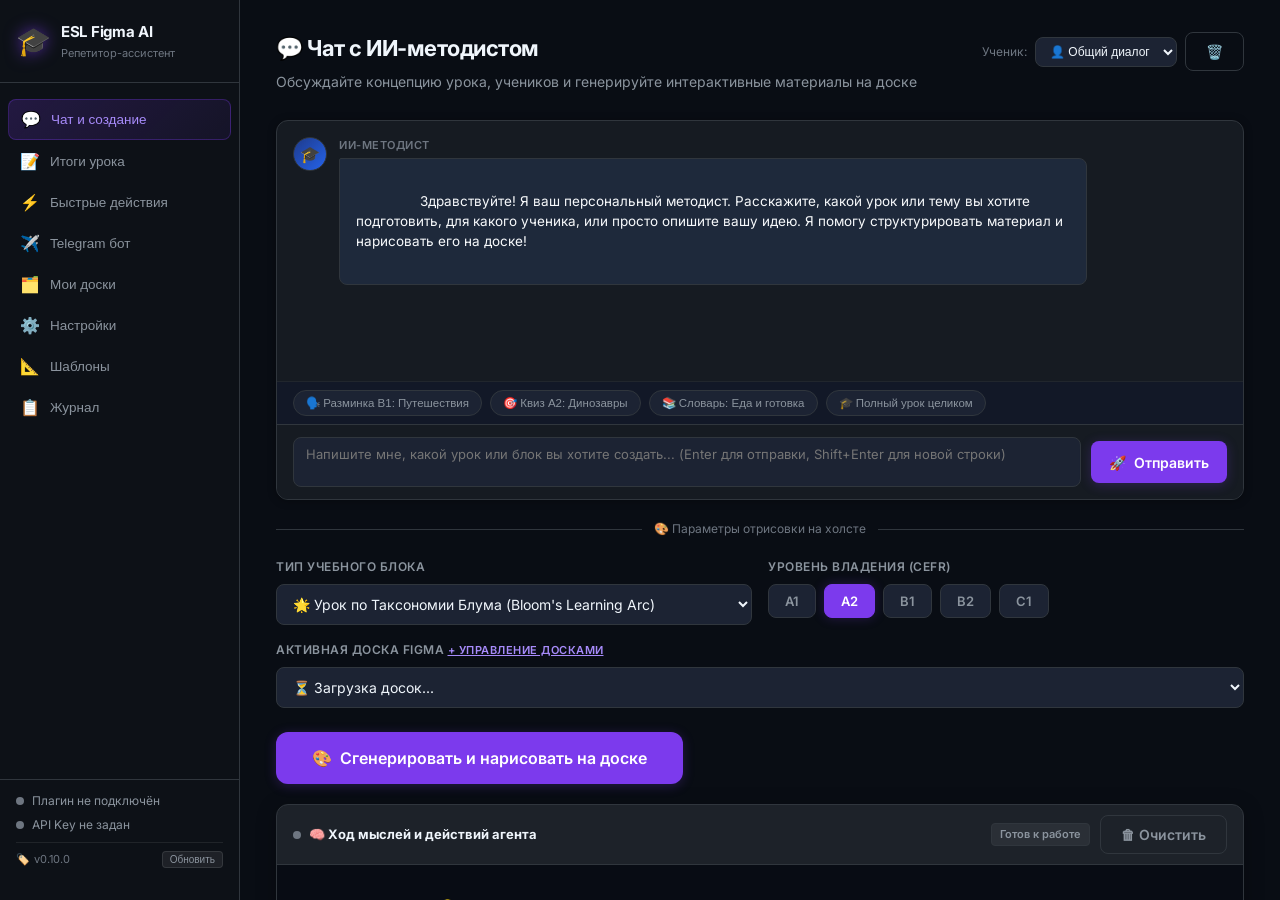
==== commit 489d2b5a: "feat(core): enforce 100% on-device local engine and purge external cloud APIs" ====
--- a/web_ui/index.html
+++ b/web_ui/index.html
@@ -478,31 +478,22 @@
           <h3>⚡ Движок ИИ (AI Engine)</h3>
           <div class="form-group">
             <label>Среда запуска агентов</label>
-            <select id="engineSelect" onchange="toggleEngineSettings()">
-              <option value="antigravity" selected>Google Antigravity CLI (Локальный агент на ПК, без API-ключей)</option>
-              <option value="gemini_api">Google Gemini API (через API-ключ)</option>
+            <select id="engineSelect" disabled style="opacity:0.85;cursor:default">
+              <option value="antigravity" selected>Google Antigravity CLI (100% Локально на ПК, без API-ключей)</option>
             </select>
             <small id="engineNotice" style="color:var(--accent-light);display:block;margin-top:6px">
-              ✅ Агенты работают локально через Antigravity CLI (agy) на вашем компьютере. API-ключи не требуются!
+              ✅ 100% On-Device: Все агенты работают строго локально на вашем компьютере. Никаких внешних API-ключей и облачных запросов!
             </small>
           </div>
           <div class="form-group">
             <label>Модель генерации</label>
             <select id="modelSelect">
               <option value="gemini-3.7-flash-medium">Gemini 3.7 Flash (Medium) — Стабильная и быстрая (Рекомендуется)</option>
-              <option value="gemini-3.8-flash-medium">Gemini 3.8 Flash (Medium) — Экспериментальная (бывают 503)</option>
+              <option value="gemini-3.8-flash-medium">Gemini 3.8 Flash (Medium) — Экспериментальная</option>
               <option value="gemini-3.8-flash-high">Gemini 3.8 Flash (High) — Максимальное качество</option>
               <option value="claude-sonnet-4-6">Claude Sonnet 4.6 (Thinking) — Глубокое рассуждение</option>
               <option value="gpt-oss-120b-medium">GPT-OSS 120B (Medium)</option>
             </select>
-          </div>
-          <div class="form-group" id="apiKeyGroup" style="display:none">
-            <label>Gemini API Key (только для режима Google API)</label>
-            <div class="input-eye">
-              <input id="apiKeyInput" type="password" placeholder="AIzaSy...">
-              <button class="eye-btn" onclick="toggleVisibility('apiKeyInput')">👁</button>
-            </div>
-            <small>Получить: <a href="https://aistudio.google.com/app/apikey" target="_blank">aistudio.google.com</a></small>
           </div>
         </div>
 
